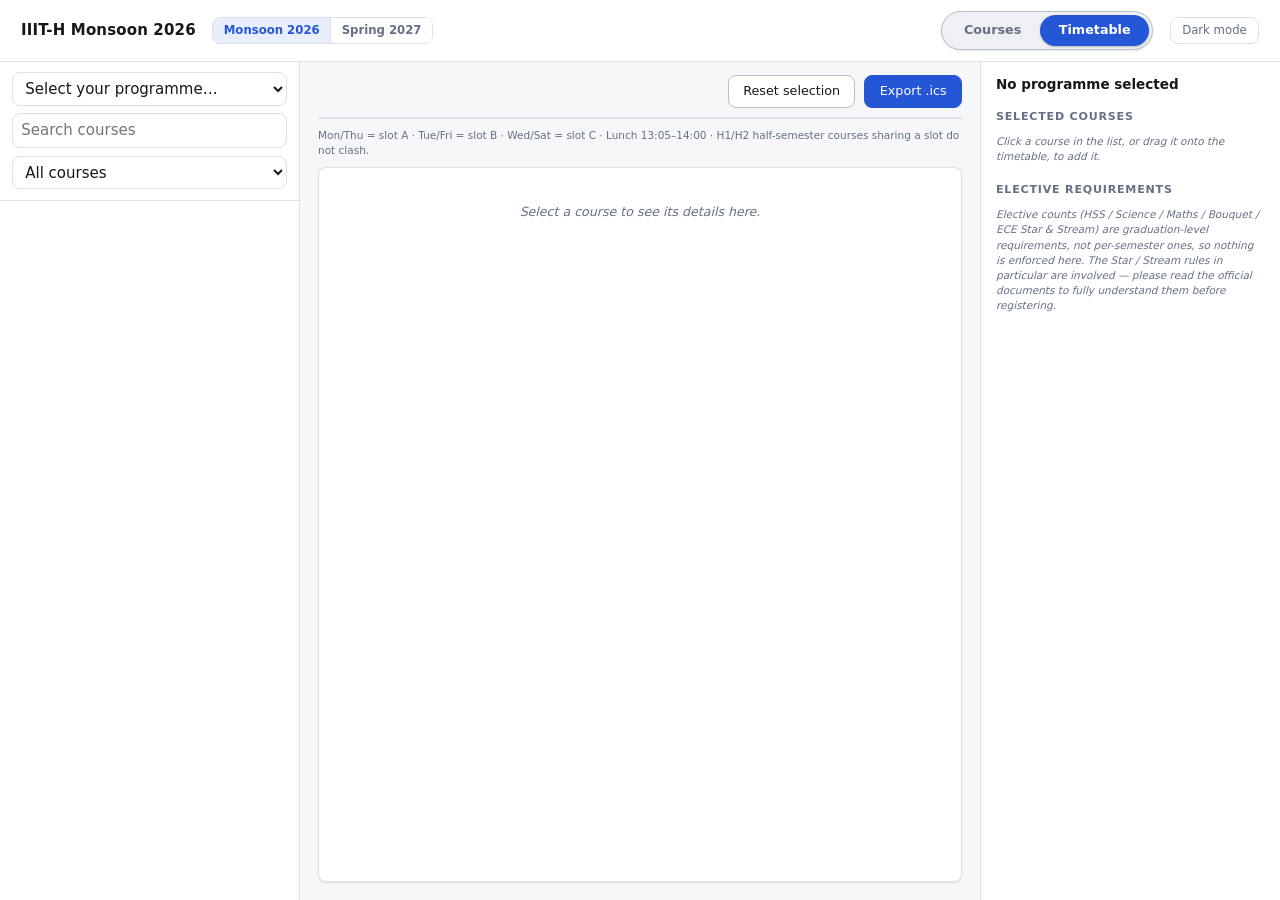
==== timetable.html @ f774b32a "Add Spring 2027 version: course dashboard from offerings V1, timetable placeholder - spring27/index." ====
<!DOCTYPE html>
<html lang="en">
<head>
<meta charset="utf-8">
<meta name="viewport" content="width=device-width, initial-scale=1">
<title>Timetable — Monsoon 2026</title>
<script>(function(){var t=localStorage.getItem("m26-theme");if(t)document.documentElement.setAttribute("data-theme",t);})();</script>
<link rel="stylesheet" href="css/style.css">
</head>
<body class="tt-page">

<header class="site">
  <h1>IIIT-H Monsoon 2026</h1>
  <nav class="sem-switch" aria-label="Semester">
    <a href="timetable.html" class="active" aria-current="page">Monsoon 2026</a>
    <a href="spring27/timetable.html">Spring 2027</a>
  </nav>
  <span class="meta" id="meta-line"></span>
  <nav class="tabs">
    <a href="index.html">Courses</a>
    <a href="timetable.html" class="active">Timetable</a>
  </nav>
  <button class="theme-btn" id="theme-toggle" type="button">Dark mode</button>
</header>

<div class="tt-layout">

  <aside class="tt-picker">
    <div class="controls">
      <select id="prog-select"><option value="">Select your programme…</option></select>
      <input type="search" id="pick-search" placeholder="Search courses" autocomplete="off">
      <select id="pick-filter">
        <option value="">All courses</option>
        <option value="noncourse">Honours / Thesis / Seminars</option>
      </select>
    </div>
    <div class="list" id="pick-list"></div>
  </aside>

  <main class="tt-main">
    <div class="clash-banner" id="clash-banner"></div>
    <div class="toolbar">
      <span id="grid-title" style="font-weight:600"></span>
      <span class="spacer"></span>
      <button class="btn" id="btn-reset">Reset selection</button>
      <button class="btn primary" id="btn-ics">Export .ics</button>
    </div>
    <div class="grid-wrap"><table class="timetable" id="tt-table"></table></div>
    <p class="grid-note">
      Mon/Thu = slot A · Tue/Fri = slot B · Wed/Sat = slot C · Lunch 13:05–14:00 ·
      H1/H2 half-semester courses sharing a slot do not clash.
    </p>
    <div class="detail-card" id="detail-card">
      <div class="placeholder">Select a course to see its details here.</div>
    </div>
  </main>

  <aside class="tt-side">
    <div class="prog-label" id="side-prog">No programme selected</div>
    <div class="credit-line" id="side-credits"></div>
    <h2>Selected courses</h2>
    <p class="drop-note">Click a course in the list, or drag it onto the timetable, to add it.</p>
    <div id="sel-list"></div>
    <h2 style="margin-top:1.2rem">Elective requirements</h2>
    <p class="drop-note">
      Elective counts (HSS / Science / Maths / Bouquet / ECE Star &amp; Stream) are
      graduation-level requirements, not per-semester ones, so nothing is enforced
      here. The Star / Stream rules in particular are involved — please read the
      official documents to fully understand them before registering.
    </p>
  </aside>

</div>

<script src="js/data.js"></script>
<script src="js/syllabi.js"></script>
<script src="js/common.js"></script>
<script src="js/ics.js"></script>
<script src="js/timetable.js"></script>
</body>
</html>
---- css/style.css ----
/* M26 Electives — single stylesheet.
   Near-monochrome with one accent; red reserved for clashes.
   Theme: system preference by default; [data-theme] on <html> forces it. */

:root {
  --bg: #f6f7f9;
  --surface: #ffffff;
  --surface-2: #eef0f3;
  --text: #16181d;
  --text-dim: #667085;
  --border: #dde1e7;
  --border-strong: #b8bfc9;
  --accent: #2456d6;
  --accent-soft: #e8eefc;
  --clash: #c62828;
  --clash-soft: #fdecea;
  --ok: #1b7a3d;
  --shadow: 0 1px 2px rgba(16, 24, 40, 0.05), 0 1px 3px rgba(16, 24, 40, 0.06);
  --shadow-lg: 0 8px 28px rgba(16, 24, 40, 0.16);
  --radius: 8px;
  --mono: ui-monospace, "Cascadia Code", "SF Mono", Consolas, monospace;
}

@media (prefers-color-scheme: dark) {
  :root:not([data-theme="light"]) {
    --bg: #101114;
    --surface: #191b1f;
    --surface-2: #212429;
    --text: #e9eaec;
    --text-dim: #97a0ad;
    --border: #2c3036;
    --border-strong: #4a505a;
    --accent: #7da2f7;
    --accent-soft: #1d2740;
    --clash: #ef5350;
    --clash-soft: #3a1f1f;
    --ok: #66bb6a;
    --shadow: none;
    --shadow-lg: 0 8px 28px rgba(0, 0, 0, 0.5);
  }
}
:root[data-theme="dark"] {
  --bg: #101114;
  --surface: #191b1f;
  --surface-2: #212429;
  --text: #e9eaec;
  --text-dim: #97a0ad;
  --border: #2c3036;
  --border-strong: #4a505a;
  --accent: #7da2f7;
  --accent-soft: #1d2740;
  --clash: #ef5350;
  --clash-soft: #3a1f1f;
  --ok: #66bb6a;
  --shadow: none;
  --shadow-lg: 0 8px 28px rgba(0, 0, 0, 0.5);
}

* { box-sizing: border-box; }
html { font-size: 15px; }
body {
  margin: 0;
  font-family: "Inter", system-ui, -apple-system, "Segoe UI", sans-serif;
  background: var(--bg);
  color: var(--text);
  line-height: 1.45;
}
body.tt-page {
  height: 100vh;
  display: flex;
  flex-direction: column;
  overflow: hidden;
}
a { color: inherit; }
button { font: inherit; color: inherit; cursor: pointer; }
input, select { font: inherit; color: var(--text); background: var(--surface); }
input, select, .btn { border-radius: var(--radius); }
input:focus-visible, select:focus-visible, button:focus-visible {
  outline: 2px solid var(--accent);
  outline-offset: 1px;
}

/* ---------- header ---------- */
header.site {
  display: flex;
  align-items: center;
  gap: 1.1rem;
  padding: 0.75rem 1.4rem;
  border-bottom: 1px solid var(--border);
  background: var(--surface);
  flex-wrap: wrap;
  flex-shrink: 0;
}
header.site h1 { font-size: 1rem; margin: 0; font-weight: 700; letter-spacing: 0.01em; }
header.site .meta { color: var(--text-dim); font-size: 0.78rem; }
nav.tabs {
  display: flex;
  gap: 0;
  margin-left: auto;
  padding: 3px;
  background: var(--surface-2);
  border: 1px solid var(--border-strong);
  border-radius: 999px;
  box-shadow: var(--shadow);
}
nav.tabs a {
  text-decoration: none;
  padding: 0.4rem 1.25rem;
  font-size: 0.85rem;
  font-weight: 600;
  border-radius: 999px;
  color: var(--text-dim);
  transition: background 0.15s, color 0.15s, box-shadow 0.15s;
}
nav.tabs a:hover { color: var(--text); }
nav.tabs a.active {
  background: var(--accent);
  color: #fff;
  box-shadow: 0 1px 2px rgba(16, 24, 40, 0.25);
}
/* semester switch: quieter than the page tabs */
nav.sem-switch {
  display: flex;
  border: 1px solid var(--border);
  border-radius: var(--radius);
  overflow: hidden;
}
nav.sem-switch a {
  text-decoration: none;
  padding: 0.25rem 0.7rem;
  font-size: 0.78rem;
  font-weight: 600;
  color: var(--text-dim);
  background: var(--surface);
}
nav.sem-switch a + a { border-left: 1px solid var(--border); }
nav.sem-switch a:hover { color: var(--text); }
nav.sem-switch a.active { background: var(--accent-soft); color: var(--accent); }

.theme-btn {
  border: 1px solid var(--border);
  background: var(--surface);
  border-radius: var(--radius);
  padding: 0.3rem 0.75rem;
  font-size: 0.78rem;
  color: var(--text-dim);
  transition: border-color 0.12s, color 0.12s;
}
.theme-btn:hover { border-color: var(--border-strong); color: var(--text); }

/* ---------- filter bar (dashboard) ---------- */
.filters {
  display: flex;
  gap: 0.55rem;
  padding: 0.75rem 1.4rem;
  border-bottom: 1px solid var(--border);
  background: var(--surface);
  flex-wrap: wrap;
  align-items: center;
  position: sticky;
  top: 0;
  z-index: 5;
}
.filters input[type="search"] {
  flex: 1 1 220px;
  max-width: 340px;
  padding: 0.42rem 0.65rem;
  border: 1px solid var(--border);
}
.filters select { padding: 0.42rem 0.5rem; border: 1px solid var(--border); max-width: 250px; }
.filters .count { color: var(--text-dim); font-size: 0.8rem; margin-left: auto; }
.filters button.clear {
  border: 1px solid var(--border);
  background: none;
  padding: 0.38rem 0.75rem;
  font-size: 0.8rem;
  border-radius: var(--radius);
  color: var(--text-dim);
}
.filters button.clear:hover { color: var(--text); border-color: var(--border-strong); }

/* ---------- course tiles ---------- */
.grid-tiles {
  display: grid;
  grid-template-columns: repeat(auto-fill, minmax(270px, 1fr));
  gap: 0.85rem;
  padding: 1.2rem 1.4rem 3rem;
}
.tile {
  border: 1px solid var(--border);
  background: var(--surface);
  border-radius: var(--radius);
  box-shadow: var(--shadow);
  padding: 0.8rem 0.9rem;
  cursor: pointer;
  display: flex;
  flex-direction: column;
  gap: 0.35rem;
  min-height: 118px;
  transition: border-color 0.12s, transform 0.12s, box-shadow 0.12s;
}
.tile:hover {
  border-color: var(--accent);
  transform: translateY(-1px);
  box-shadow: var(--shadow-lg);
}
.tile .code { font-family: var(--mono); font-size: 0.74rem; color: var(--text-dim); display: flex; justify-content: space-between; }
.tile .code .credits { color: var(--accent); font-weight: 600; }
.tile .name { font-weight: 600; font-size: 0.92rem; }
.tile .fac { font-size: 0.78rem; color: var(--text-dim); }
.tile .tags { display: flex; flex-wrap: wrap; gap: 0.3rem; margin-top: auto; }
.tag {
  font-size: 0.67rem;
  border: 1px solid var(--border);
  border-radius: 999px;
  padding: 0.06rem 0.5rem;
  color: var(--text-dim);
  background: var(--surface-2);
  white-space: nowrap;
}
.tag.half { border-color: var(--accent); color: var(--accent); background: var(--accent-soft); }
.tag.cap { border-style: dashed; background: none; }

/* ---------- modal ---------- */
.modal-overlay {
  position: fixed;
  inset: 0;
  background: rgba(9, 11, 15, 0.5);
  backdrop-filter: blur(2px);
  display: none;
  align-items: flex-start;
  justify-content: center;
  padding: 4vh 1rem;
  z-index: 50;
}
.modal-overlay.open { display: flex; }
.modal {
  background: var(--surface);
  border: 1px solid var(--border);
  border-radius: 12px;
  box-shadow: var(--shadow-lg);
  max-width: 780px;
  width: 100%;
  max-height: 92vh;
  overflow-y: auto;
  padding: 1.4rem 1.6rem 2rem;
}
.modal h2 { margin: 0 0 0.1rem; font-size: 1.15rem; }
.modal .sub { color: var(--text-dim); font-size: 0.85rem; margin-bottom: 0.9rem; font-family: var(--mono); }
.modal .close {
  float: right;
  border: 1px solid var(--border);
  background: none;
  border-radius: var(--radius);
  padding: 0.18rem 0.65rem;
  font-size: 0.85rem;
  color: var(--text-dim);
}
.modal .close:hover { color: var(--text); border-color: var(--border-strong); }
.modal dl.facts {
  display: grid;
  grid-template-columns: max-content 1fr;
  gap: 0.25rem 1rem;
  font-size: 0.86rem;
  margin: 0 0 1rem;
}
.modal dl.facts dt { color: var(--text-dim); }
.modal dl.facts dd { margin: 0; }
.modal h3, .detail-card h3 {
  font-size: 0.74rem;
  text-transform: uppercase;
  letter-spacing: 0.07em;
  color: var(--text-dim);
  border-top: 1px solid var(--border);
  padding-top: 0.8rem;
  margin: 1.1rem 0 0.4rem;
}
.syl { white-space: pre-wrap; font-size: 0.85rem; }
.missing { color: var(--text-dim); font-style: italic; font-size: 0.86rem; }

/* ---------- timetable page: fixed-height 3-column app layout ---------- */
.tt-layout {
  display: grid;
  grid-template-columns: 300px minmax(0, 1fr) 300px;
  flex: 1;
  min-height: 0;
}
.tt-picker {
  border-right: 1px solid var(--border);
  background: var(--surface);
  display: flex;
  flex-direction: column;
  min-height: 0;
}
.tt-picker .controls {
  padding: 0.7rem 0.8rem;
  border-bottom: 1px solid var(--border);
  display: flex;
  flex-direction: column;
  gap: 0.5rem;
  flex-shrink: 0;
}
.tt-picker input[type="search"], .tt-picker select { width: 100%; padding: 0.38rem 0.55rem; border: 1px solid var(--border); }
.tt-picker .list { overflow-y: auto; flex: 1; min-height: 0; }
.pick-row {
  padding: 0.48rem 0.8rem;
  border-bottom: 1px solid var(--border);
  cursor: grab;
  font-size: 0.82rem;
  display: flex;
  flex-direction: column;
  gap: 0.12rem;
  transition: background 0.1s;
}
.pick-row:hover { background: var(--surface-2); }
.pick-row.selected { border-left: 3px solid var(--accent); padding-left: calc(0.8rem - 3px); background: var(--accent-soft); }
.pick-row.clashing { border-left: 3px solid var(--clash); padding-left: calc(0.8rem - 3px); }
.pick-row.dragging { opacity: 0.5; }
.pick-row .top { display: flex; justify-content: space-between; gap: 0.5rem; }
.pick-row .code { font-family: var(--mono); font-size: 0.7rem; color: var(--text-dim); }
.pick-row .slot { font-size: 0.7rem; color: var(--text-dim); }
.pick-row .warn { font-size: 0.7rem; color: var(--clash); }

.tt-main {
  padding: 0.9rem 1.2rem 1.2rem;
  overflow-y: auto;
  min-height: 0;
  display: flex;
  flex-direction: column;
  gap: 0.6rem;
}
.tt-main .toolbar { display: flex; gap: 0.6rem; align-items: center; flex-wrap: wrap; flex-shrink: 0; }
.tt-main .toolbar .spacer { margin-left: auto; }
.btn {
  border: 1px solid var(--border-strong);
  background: var(--surface);
  padding: 0.4rem 0.95rem;
  font-size: 0.85rem;
  transition: border-color 0.12s, background 0.12s;
}
.btn:hover { border-color: var(--text-dim); }
.btn.primary { background: var(--accent); color: #fff; border-color: var(--accent); }
.btn.primary:hover { filter: brightness(1.08); }
.btn:disabled { opacity: 0.45; cursor: default; }

/* Transposed grid: days are rows, periods are columns */
.grid-wrap { overflow-x: auto; flex-shrink: 0; }
table.timetable {
  border-collapse: separate;
  border-spacing: 0;
  width: 100%;
  min-width: 760px;
  table-layout: fixed;
  background: var(--surface);
  border: 1px solid var(--border);
  border-radius: var(--radius);
  overflow: hidden;
}
table.timetable th, table.timetable td {
  border-bottom: 1px solid var(--border);
  border-right: 1px solid var(--border);
  padding: 0.28rem 0.32rem;
  vertical-align: top;
  font-size: 0.72rem;
}
table.timetable tr:last-child th, table.timetable tr:last-child td { border-bottom: none; }
table.timetable th:last-child, table.timetable td:last-child { border-right: none; }
table.timetable thead th {
  font-family: var(--mono);
  font-weight: 500;
  font-size: 0.68rem;
  color: var(--text-dim);
  background: var(--surface-2);
  text-align: center;
  padding: 0.4rem 0.3rem;
}
table.timetable th.day {
  width: 52px;
  font-weight: 600;
  font-size: 0.78rem;
  background: var(--surface-2);
  text-align: center;
  vertical-align: middle;
}
td.cell { height: 56px; transition: background 0.12s; }
td.cell .ev {
  border-left: 3px solid var(--accent);
  background: var(--accent-soft);
  border-radius: 3px;
  padding: 0.14rem 0.3rem;
  margin-bottom: 0.18rem;
  overflow: hidden;
  line-height: 1.25;
}
td.cell .ev .sub2 { font-family: var(--mono); font-size: 0.62rem; color: var(--text-dim); }
td.cell.clash .ev { border-left-color: var(--clash); background: var(--clash-soft); }
td.cell.clash { outline: 2px solid var(--clash); outline-offset: -2px; }

/* course detail card under the grid */
.detail-card {
  border: 1px solid var(--border);
  background: var(--surface);
  border-radius: var(--radius);
  box-shadow: var(--shadow);
  padding: 0.9rem 1.1rem 1.1rem;
  flex: 1;
  min-height: 140px;
  overflow-y: auto;
}
.detail-card .dc-head { display: flex; align-items: baseline; gap: 0.7rem; flex-wrap: wrap; }
.detail-card .dc-head h2 { margin: 0; font-size: 1rem; }
.detail-card .dc-head .sub { font-family: var(--mono); font-size: 0.76rem; color: var(--text-dim); }
.detail-card .dc-facts { font-size: 0.8rem; color: var(--text-dim); margin: 0.25rem 0 0; }
.detail-card .dc-cols {
  display: grid;
  grid-template-columns: 1fr 1fr;
  gap: 0 1.6rem;
  align-items: start;
}
.detail-card .placeholder { color: var(--text-dim); font-style: italic; font-size: 0.84rem; padding: 1.4rem 0; text-align: center; }
.detail-card .syl { font-size: 0.8rem; max-height: 240px; overflow-y: auto; padding-right: 0.4rem; }

.tt-side {
  border-left: 1px solid var(--border);
  background: var(--surface);
  padding: 0.9rem 1rem;
  overflow-y: auto;
  min-height: 0;
}
.tt-side h2 { font-size: 0.74rem; text-transform: uppercase; letter-spacing: 0.07em; color: var(--text-dim); margin: 0 0 0.6rem; }
.tt-side .prog-label { font-weight: 600; font-size: 0.9rem; margin-bottom: 0.2rem; }
.tt-side .credit-line { font-size: 0.85rem; margin-bottom: 0.9rem; }
.tt-side .credit-line strong { font-size: 1.05rem; color: var(--accent); }
.req-item {
  border: 1px solid var(--border);
  border-radius: var(--radius);
  padding: 0.42rem 0.6rem;
  margin-bottom: 0.45rem;
  font-size: 0.78rem;
  transition: border-color 0.12s, background 0.12s;
}
.req-item .lbl { color: var(--text-dim); font-size: 0.68rem; text-transform: uppercase; letter-spacing: 0.04em; }
.req-item.filled { border-left: 3px solid var(--ok); }
.req-item.empty { border-left: 3px solid var(--border-strong); }
.req-item.dragover { border-color: var(--accent); background: var(--accent-soft); }
.req-item .val { margin-top: 0.1rem; }
.req-item .val.none { color: var(--text-dim); font-style: italic; }
.req-item .hint { color: var(--text-dim); font-size: 0.68rem; font-style: italic; margin-top: 0.15rem; }
.req-item .manual { font-size: 0.64rem; color: var(--accent); text-transform: uppercase; letter-spacing: 0.04em; }
.drop-note { font-size: 0.7rem; color: var(--text-dim); font-style: italic; margin: 0.1rem 0 0.6rem; }

.clash-banner {
  border: 1px solid var(--clash);
  border-radius: var(--radius);
  background: var(--clash-soft);
  color: var(--clash);
  padding: 0.5rem 0.75rem;
  font-size: 0.8rem;
  display: none;
  flex-shrink: 0;
}
.clash-banner.visible { display: block; }

.sel-row { display: flex; justify-content: space-between; align-items: baseline; gap: 0.4rem; font-size: 0.78rem; padding: 0.28rem 0; border-bottom: 1px solid var(--border); }
.sel-row .rm { border: none; background: none; color: var(--text-dim); padding: 0 0.2rem; border-radius: 4px; }
.sel-row .rm:hover { color: var(--clash); }
.sel-row.noslot .nm { color: var(--text-dim); }

.sec-choice { display: flex; gap: 0.3rem; margin-top: 0.2rem; }
.sec-choice button {
  border: 1px solid var(--border-strong);
  background: var(--surface);
  border-radius: 999px;
  font-size: 0.68rem;
  padding: 0.08rem 0.55rem;
}
.sec-choice button.on { background: var(--accent); border-color: var(--accent); color: #fff; }

.grid-note { font-size: 0.7rem; color: var(--text-dim); margin: 0; flex-shrink: 0; }

@media (max-width: 1100px) {
  body.tt-page { height: auto; overflow: auto; }
  .tt-layout { grid-template-columns: 1fr; }
  .tt-picker { border-right: none; border-bottom: 1px solid var(--border); }
  .tt-picker .list { max-height: 300px; }
  .tt-side { border-left: none; border-top: 1px solid var(--border); }
  .detail-card .dc-cols { grid-template-columns: 1fr; }
}

/* ---------- timetable placeholder (semester with no published grid) ---------- */
.tt-pending {
  flex: 1;
  display: flex;
  align-items: center;
  justify-content: center;
  padding: 2rem 1rem;
}
.tt-pending .card {
  max-width: 520px;
  width: 100%;
  text-align: center;
  background: var(--surface);
  border: 1px dashed var(--border-strong);
  border-radius: 12px;
  padding: 2.4rem 1.6rem;
  box-shadow: var(--shadow);
}
.tt-pending h2 { margin: 0 0 0.6rem; font-size: 1.25rem; }
.tt-pending p { margin: 0 0 1.2rem; color: var(--text-dim); font-size: 0.9rem; }
.tt-pending .btn { display: inline-block; text-decoration: none; padding: 0.45rem 1rem; font-size: 0.85rem; }
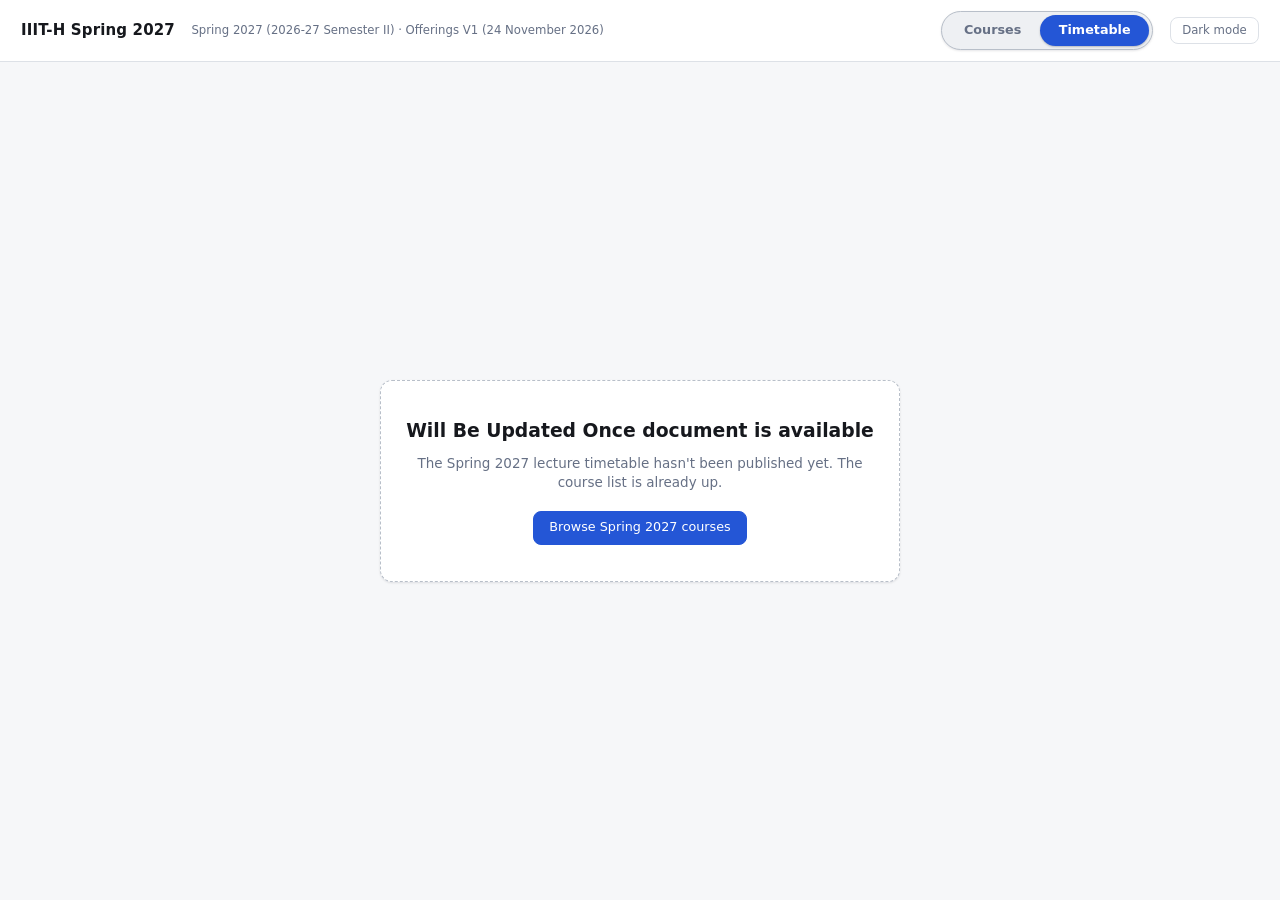
==== commit 5255f8f9: "Make Spring 2027 the live site; retire Monsoon pages - Spring 2027 courses / timetable placeholder n" ====
--- a/timetable.html
+++ b/timetable.html
@@ -3,18 +3,14 @@
 <head>
 <meta charset="utf-8">
 <meta name="viewport" content="width=device-width, initial-scale=1">
-<title>Timetable — Monsoon 2026</title>
+<title>Timetable — Spring 2027</title>
 <script>(function(){var t=localStorage.getItem("m26-theme");if(t)document.documentElement.setAttribute("data-theme",t);})();</script>
 <link rel="stylesheet" href="css/style.css">
 </head>
 <body class="tt-page">
 
 <header class="site">
-  <h1>IIIT-H Monsoon 2026</h1>
-  <nav class="sem-switch" aria-label="Semester">
-    <a href="timetable.html" class="active" aria-current="page">Monsoon 2026</a>
-    <a href="spring27/timetable.html">Spring 2027</a>
-  </nav>
+  <h1>IIIT-H Spring 2027</h1>
   <span class="meta" id="meta-line"></span>
   <nav class="tabs">
     <a href="index.html">Courses</a>
@@ -23,59 +19,27 @@
   <button class="theme-btn" id="theme-toggle" type="button">Dark mode</button>
 </header>
 
-<div class="tt-layout">
+<!-- The Spring 2027 lecture timetable has not been published. Once it is,
+     add the slots to js/data-s27.js and replace this page with the builder:
+     restore the Monsoon builder page (git show 76e2a81:timetable.html) and
+     point it at js/data-s27.js instead of js/data.js + js/syllabi.js. -->
+<main class="tt-pending">
+  <div class="card">
+    <h2>Will Be Updated Once document is available</h2>
+    <p>The Spring 2027 lecture timetable hasn't been published yet. The course list is already up.</p>
+    <a class="btn primary" href="index.html">Browse Spring 2027 courses</a>
+  </div>
+</main>
 
-  <aside class="tt-picker">
-    <div class="controls">
-      <select id="prog-select"><option value="">Select your programme…</option></select>
-      <input type="search" id="pick-search" placeholder="Search courses" autocomplete="off">
-      <select id="pick-filter">
-        <option value="">All courses</option>
-        <option value="noncourse">Honours / Thesis / Seminars</option>
-      </select>
-    </div>
-    <div class="list" id="pick-list"></div>
-  </aside>
-
-  <main class="tt-main">
-    <div class="clash-banner" id="clash-banner"></div>
-    <div class="toolbar">
-      <span id="grid-title" style="font-weight:600"></span>
-      <span class="spacer"></span>
-      <button class="btn" id="btn-reset">Reset selection</button>
-      <button class="btn primary" id="btn-ics">Export .ics</button>
-    </div>
-    <div class="grid-wrap"><table class="timetable" id="tt-table"></table></div>
-    <p class="grid-note">
-      Mon/Thu = slot A · Tue/Fri = slot B · Wed/Sat = slot C · Lunch 13:05–14:00 ·
-      H1/H2 half-semester courses sharing a slot do not clash.
-    </p>
-    <div class="detail-card" id="detail-card">
-      <div class="placeholder">Select a course to see its details here.</div>
-    </div>
-  </main>
-
-  <aside class="tt-side">
-    <div class="prog-label" id="side-prog">No programme selected</div>
-    <div class="credit-line" id="side-credits"></div>
-    <h2>Selected courses</h2>
-    <p class="drop-note">Click a course in the list, or drag it onto the timetable, to add it.</p>
-    <div id="sel-list"></div>
-    <h2 style="margin-top:1.2rem">Elective requirements</h2>
-    <p class="drop-note">
-      Elective counts (HSS / Science / Maths / Bouquet / ECE Star &amp; Stream) are
-      graduation-level requirements, not per-semester ones, so nothing is enforced
-      here. The Star / Stream rules in particular are involved — please read the
-      official documents to fully understand them before registering.
-    </p>
-  </aside>
-
-</div>
-
-<script src="js/data.js"></script>
-<script src="js/syllabi.js"></script>
+<script src="js/data-s27.js"></script>
 <script src="js/common.js"></script>
-<script src="js/ics.js"></script>
-<script src="js/timetable.js"></script>
+<script>
+  (function () {
+    var D = window.APP.D;
+    document.getElementById("meta-line").textContent =
+      D.meta.semester + " · Offerings " + D.meta.offeringsVersion;
+    window.APP.initThemeToggle(document.getElementById("theme-toggle"));
+  })();
+</script>
 </body>
 </html>
--- a/css/style.css
+++ b/css/style.css
@@ -118,25 +118,6 @@
   color: #fff;
   box-shadow: 0 1px 2px rgba(16, 24, 40, 0.25);
 }
-/* semester switch: quieter than the page tabs */
-nav.sem-switch {
-  display: flex;
-  border: 1px solid var(--border);
-  border-radius: var(--radius);
-  overflow: hidden;
-}
-nav.sem-switch a {
-  text-decoration: none;
-  padding: 0.25rem 0.7rem;
-  font-size: 0.78rem;
-  font-weight: 600;
-  color: var(--text-dim);
-  background: var(--surface);
-}
-nav.sem-switch a + a { border-left: 1px solid var(--border); }
-nav.sem-switch a:hover { color: var(--text); }
-nav.sem-switch a.active { background: var(--accent-soft); color: var(--accent); }
-
 .theme-btn {
   border: 1px solid var(--border);
   background: var(--surface);
